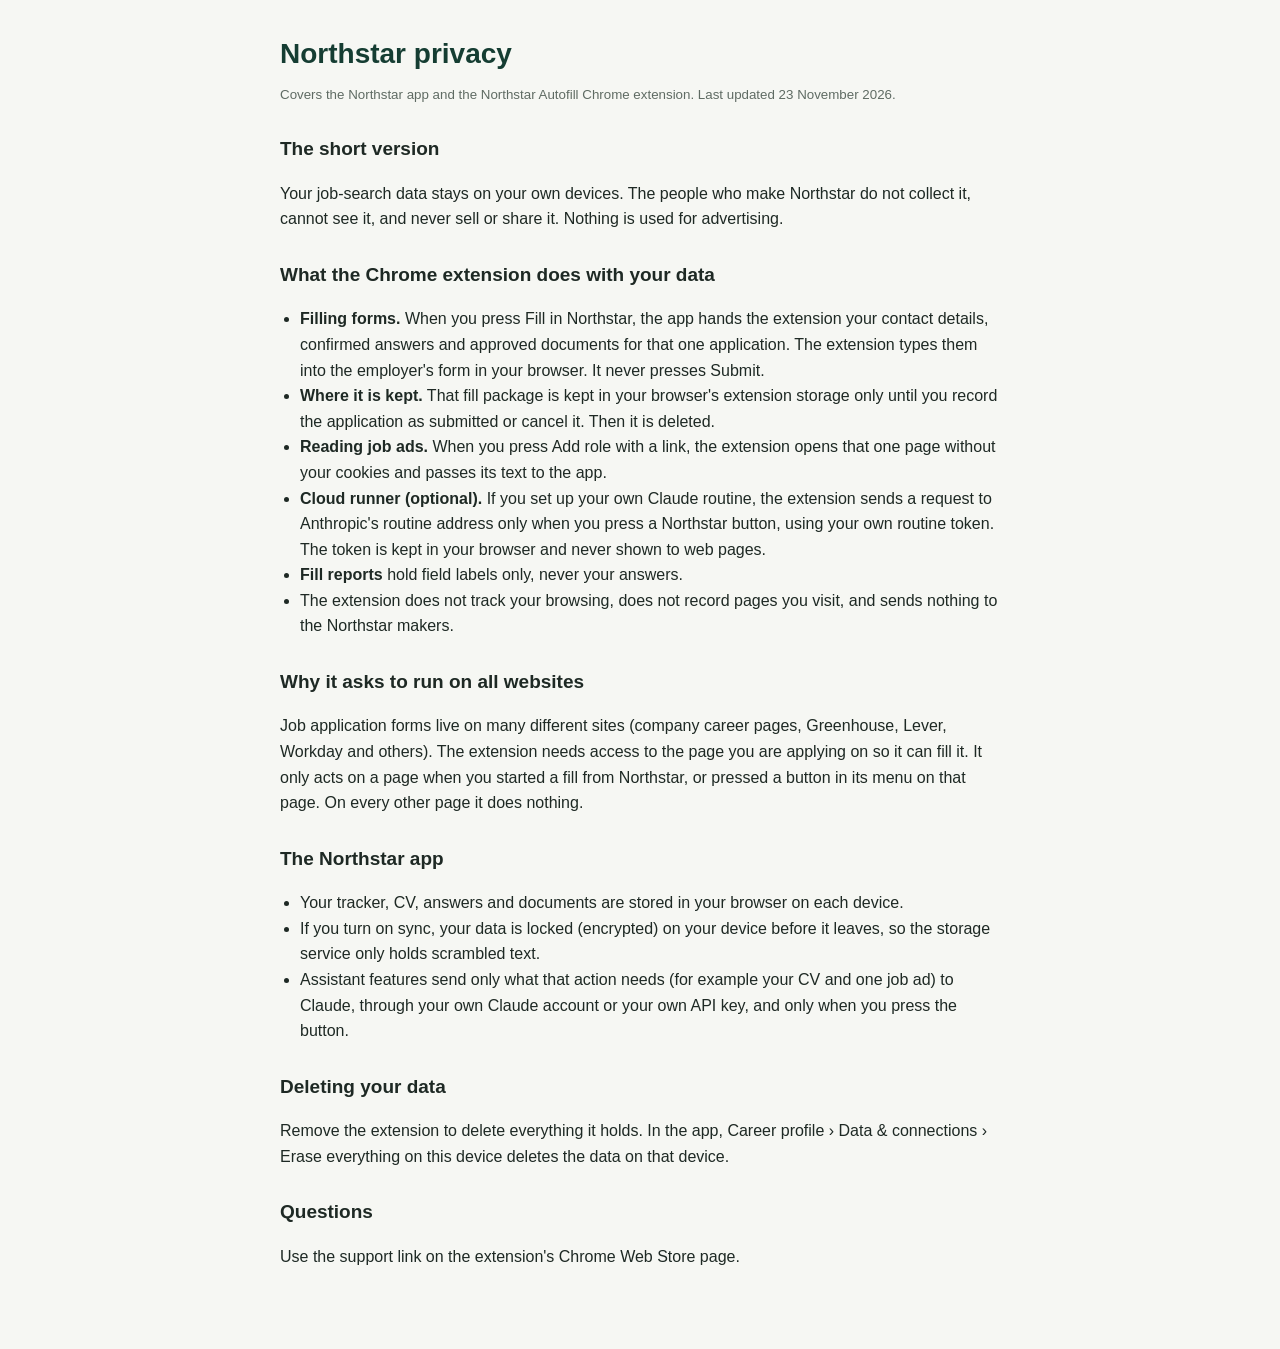
==== privacy.html @ d939bc66 "v35: privacy page; runner set once in the app and handed to the extension (ext 1.6.0) Co-Authored-By" ====
<!doctype html>
<html lang="en">
<head>
<meta charset="utf-8">
<meta name="viewport" content="width=device-width,initial-scale=1">
<title>Northstar privacy</title>
<style>
:root{--bg:#f6f7f3;--ink:#1e2924;--muted:#5f6b63;--line:#e2e6de;--brand:#153d32}
@media (prefers-color-scheme:dark){:root{--bg:#121815;--ink:#e6ece8;--muted:#a3b0a8;--line:#2a332e;--brand:#c8eda6}}
body{margin:0;background:var(--bg);color:var(--ink);font:16px/1.6 -apple-system,BlinkMacSystemFont,"Segoe UI",sans-serif}
main{max-width:720px;margin:0 auto;padding:32px 16px 64px}
h1{color:var(--brand);font-size:28px;margin:0 0 4px}h2{font-size:19px;margin:28px 0 6px}
p,li{color:var(--ink)}small{color:var(--muted)}ul{padding-left:20px}
</style>
</head>
<body><main>
<h1>Northstar privacy</h1>
<small>Covers the Northstar app and the Northstar Autofill Chrome extension. Last updated 23 November 2026.</small>

<h2>The short version</h2>
<p>Your job-search data stays on your own devices. The people who make Northstar do not collect it, cannot see it, and never sell or share it. Nothing is used for advertising.</p>

<h2>What the Chrome extension does with your data</h2>
<ul>
<li><b>Filling forms.</b> When you press Fill in Northstar, the app hands the extension your contact details, confirmed answers and approved documents for that one application. The extension types them into the employer's form in your browser. It never presses Submit.</li>
<li><b>Where it is kept.</b> That fill package is kept in your browser's extension storage only until you record the application as submitted or cancel it. Then it is deleted.</li>
<li><b>Reading job ads.</b> When you press Add role with a link, the extension opens that one page without your cookies and passes its text to the app.</li>
<li><b>Cloud runner (optional).</b> If you set up your own Claude routine, the extension sends a request to Anthropic's routine address only when you press a Northstar button, using your own routine token. The token is kept in your browser and never shown to web pages.</li>
<li><b>Fill reports</b> hold field labels only, never your answers.</li>
<li>The extension does not track your browsing, does not record pages you visit, and sends nothing to the Northstar makers.</li>
</ul>

<h2>Why it asks to run on all websites</h2>
<p>Job application forms live on many different sites (company career pages, Greenhouse, Lever, Workday and others). The extension needs access to the page you are applying on so it can fill it. It only acts on a page when you started a fill from Northstar, or pressed a button in its menu on that page. On every other page it does nothing.</p>

<h2>The Northstar app</h2>
<ul>
<li>Your tracker, CV, answers and documents are stored in your browser on each device.</li>
<li>If you turn on sync, your data is locked (encrypted) on your device before it leaves, so the storage service only holds scrambled text.</li>
<li>Assistant features send only what that action needs (for example your CV and one job ad) to Claude, through your own Claude account or your own API key, and only when you press the button.</li>
</ul>

<h2>Deleting your data</h2>
<p>Remove the extension to delete everything it holds. In the app, Career profile › Data &amp; connections › Erase everything on this device deletes the data on that device.</p>

<h2>Questions</h2>
<p>Use the support link on the extension's Chrome Web Store page.</p>
</main></body>
</html>
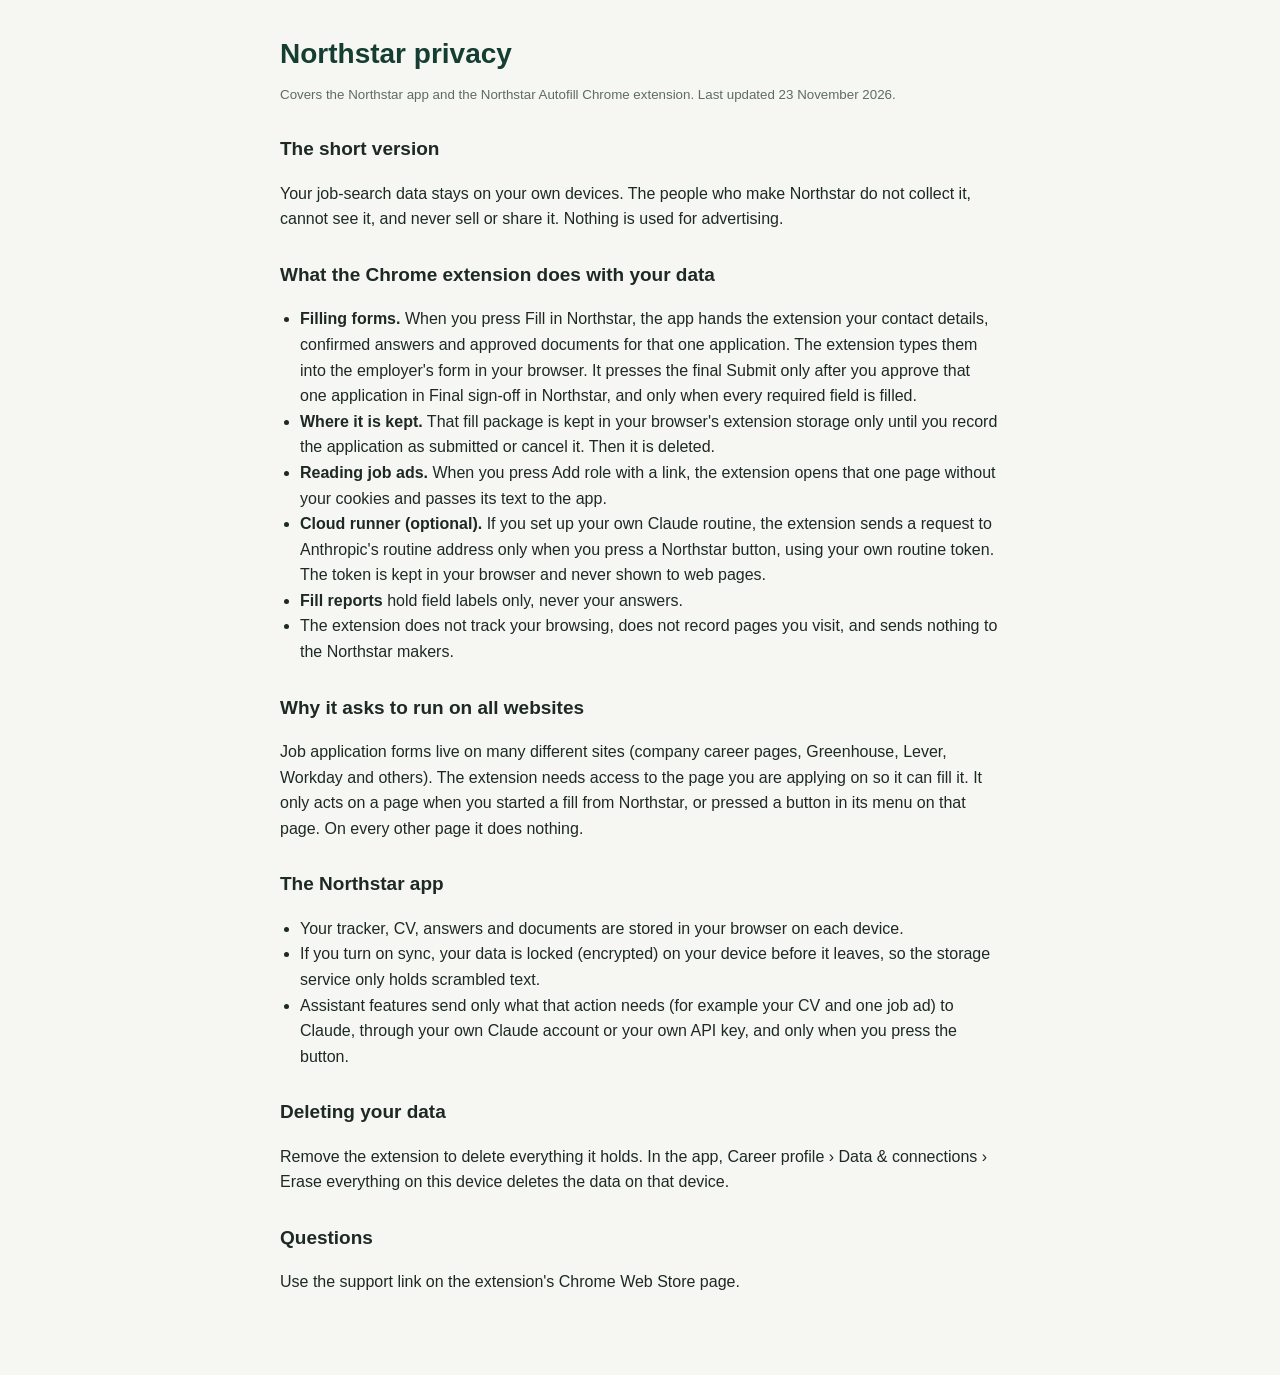
==== commit d81c1840: "Privacy page: describe Final sign-off submit accurately Co-Authored-By: Claude Opus 5.5 <noreply@ant" ====
--- a/privacy.html
+++ b/privacy.html
@@ -22,7 +22,7 @@
 
 <h2>What the Chrome extension does with your data</h2>
 <ul>
-<li><b>Filling forms.</b> When you press Fill in Northstar, the app hands the extension your contact details, confirmed answers and approved documents for that one application. The extension types them into the employer's form in your browser. It never presses Submit.</li>
+<li><b>Filling forms.</b> When you press Fill in Northstar, the app hands the extension your contact details, confirmed answers and approved documents for that one application. The extension types them into the employer's form in your browser. It presses the final Submit only after you approve that one application in Final sign-off in Northstar, and only when every required field is filled.</li>
 <li><b>Where it is kept.</b> That fill package is kept in your browser's extension storage only until you record the application as submitted or cancel it. Then it is deleted.</li>
 <li><b>Reading job ads.</b> When you press Add role with a link, the extension opens that one page without your cookies and passes its text to the app.</li>
 <li><b>Cloud runner (optional).</b> If you set up your own Claude routine, the extension sends a request to Anthropic's routine address only when you press a Northstar button, using your own routine token. The token is kept in your browser and never shown to web pages.</li>
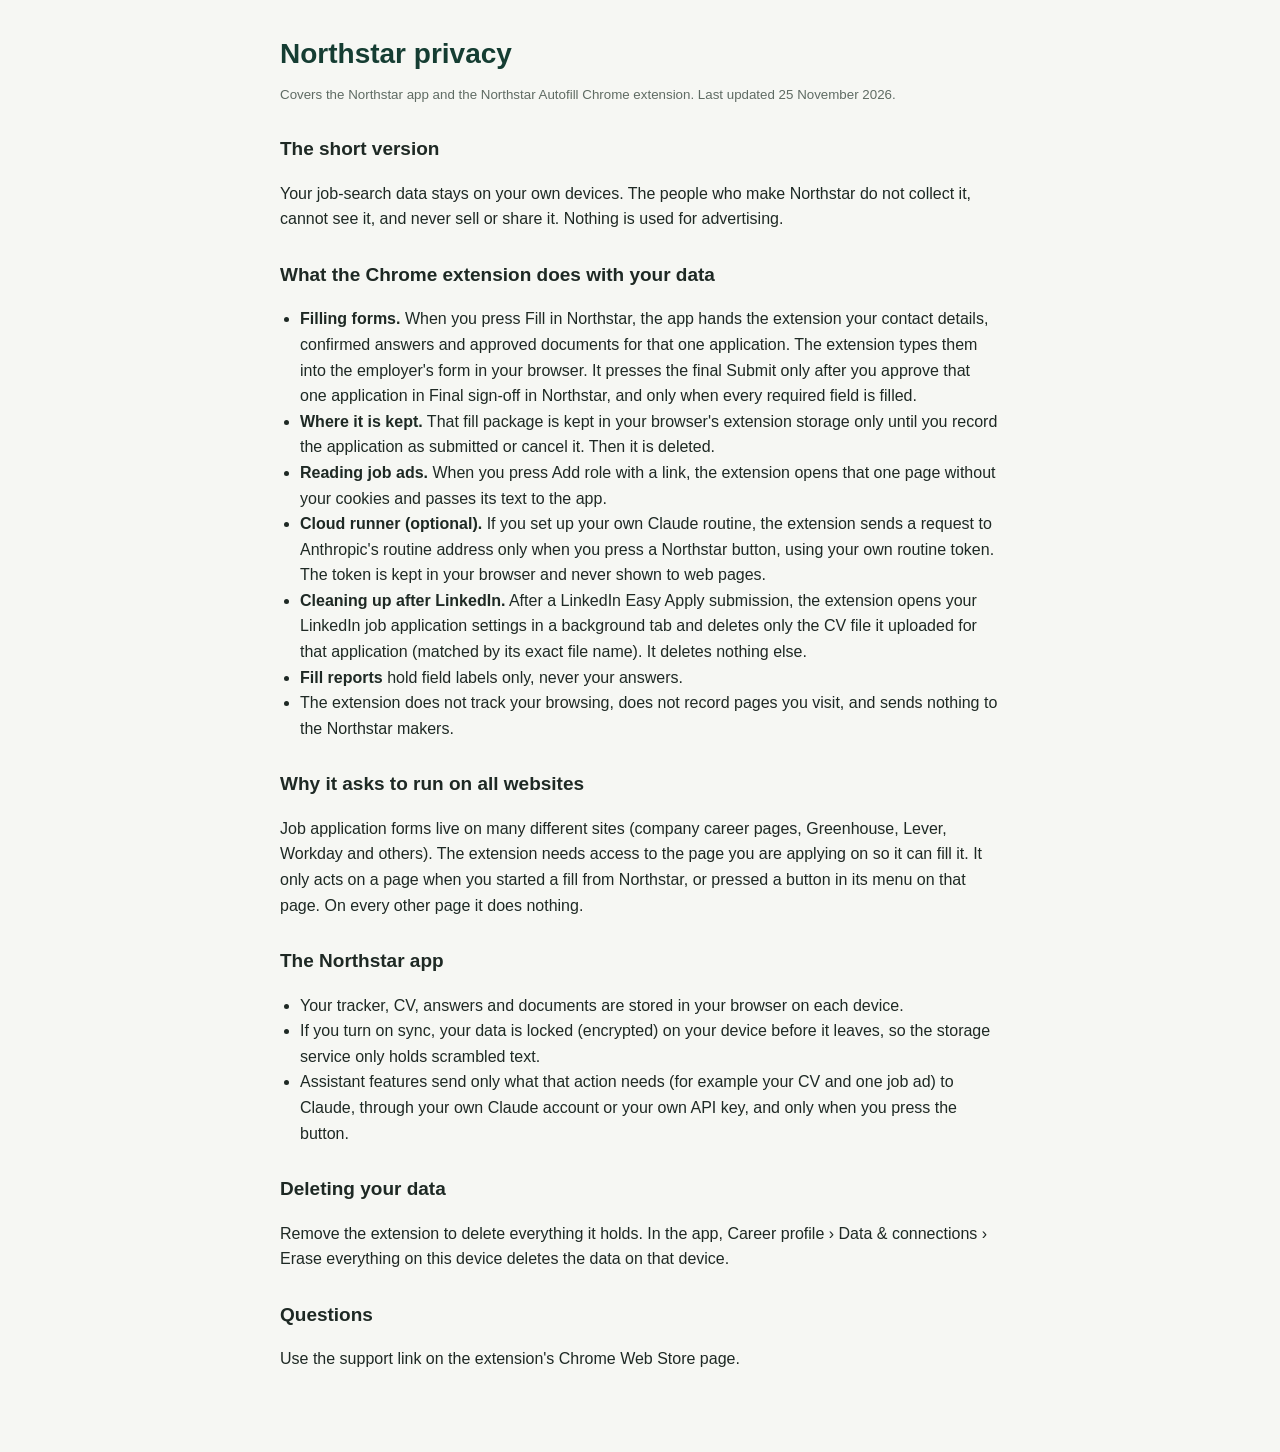
==== commit 6c3e26d6: "Privacy page: LinkedIn CV clean-up after Easy Apply Co-Authored-By: Claude Opus 5.5 <noreply@anthrop" ====
--- a/privacy.html
+++ b/privacy.html
@@ -15,7 +15,7 @@
 </head>
 <body><main>
 <h1>Northstar privacy</h1>
-<small>Covers the Northstar app and the Northstar Autofill Chrome extension. Last updated 23 November 2026.</small>
+<small>Covers the Northstar app and the Northstar Autofill Chrome extension. Last updated 25 November 2026.</small>
 
 <h2>The short version</h2>
 <p>Your job-search data stays on your own devices. The people who make Northstar do not collect it, cannot see it, and never sell or share it. Nothing is used for advertising.</p>
@@ -26,6 +26,7 @@
 <li><b>Where it is kept.</b> That fill package is kept in your browser's extension storage only until you record the application as submitted or cancel it. Then it is deleted.</li>
 <li><b>Reading job ads.</b> When you press Add role with a link, the extension opens that one page without your cookies and passes its text to the app.</li>
 <li><b>Cloud runner (optional).</b> If you set up your own Claude routine, the extension sends a request to Anthropic's routine address only when you press a Northstar button, using your own routine token. The token is kept in your browser and never shown to web pages.</li>
+<li><b>Cleaning up after LinkedIn.</b> After a LinkedIn Easy Apply submission, the extension opens your LinkedIn job application settings in a background tab and deletes only the CV file it uploaded for that application (matched by its exact file name). It deletes nothing else.</li>
 <li><b>Fill reports</b> hold field labels only, never your answers.</li>
 <li>The extension does not track your browsing, does not record pages you visit, and sends nothing to the Northstar makers.</li>
 </ul>
